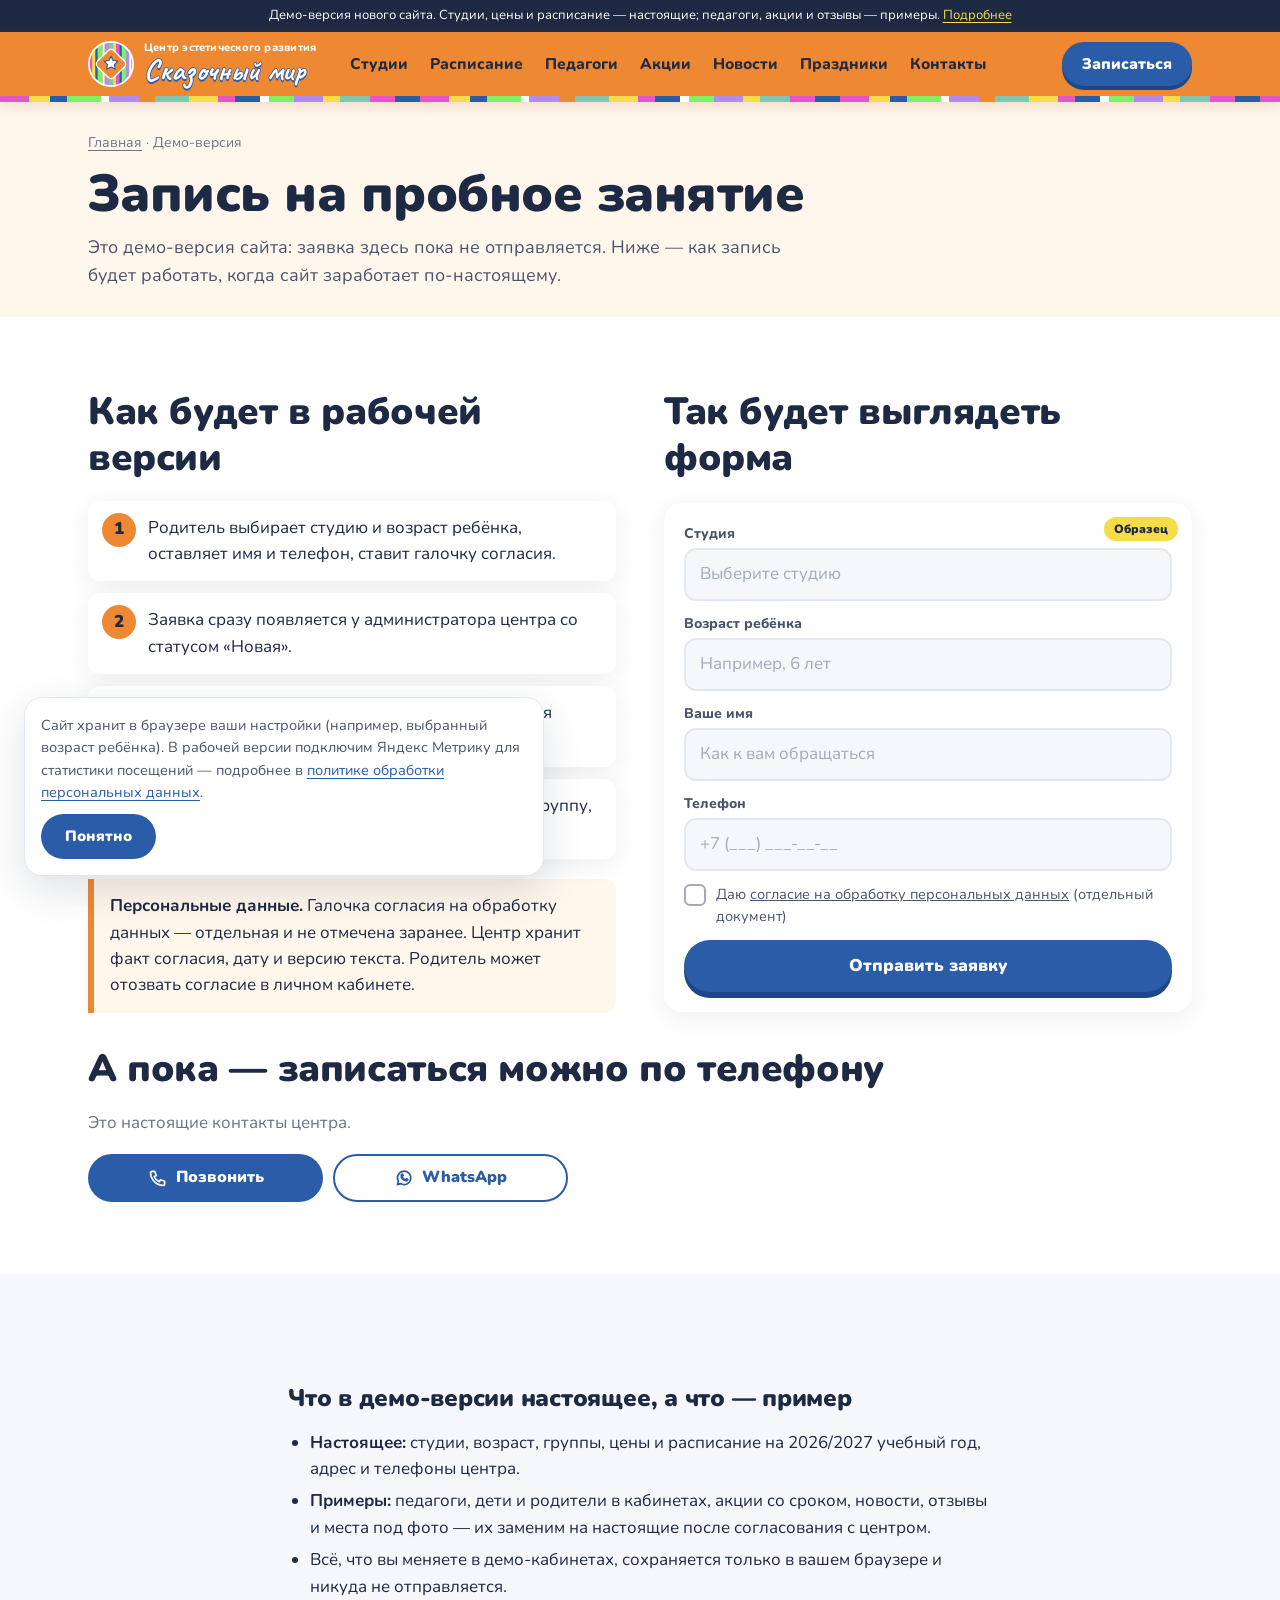
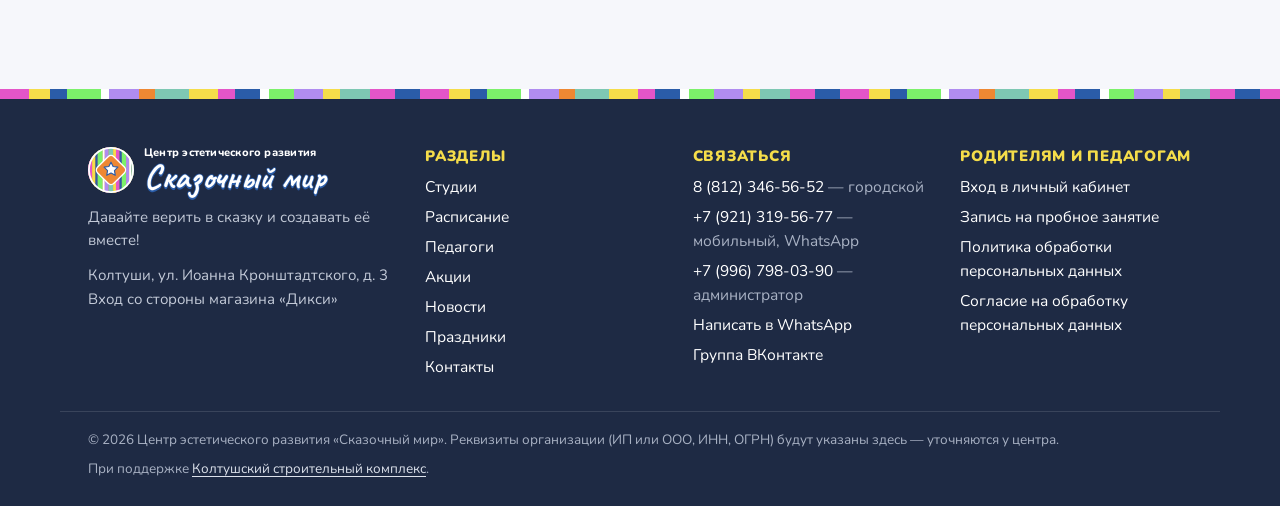
==== demo.html @ 8327a597 "Обновить витрину до версии d61ebc1" ====
<!doctype html>
<html lang="ru">
<head>
  <meta charset="utf-8">
  <meta name="viewport" content="width=device-width, initial-scale=1">
  <title>Это демо-версия — «Сказочный мир», Колтуши</title>
  <meta name="description" content="Демо-версия нового сайта Центра эстетического развития «Сказочный мир»: как будет устроена запись на пробное занятие.">
  <meta name="robots" content="noindex">
  <meta name="theme-color" content="#EE8833">
  <link rel="icon" href="assets/img/favicon.svg" type="image/svg+xml">
  <link rel="stylesheet" href="assets/css/style.css">
</head>
<body data-page="demo">
  <div id="site-header"></div>
  <noscript><p class="container">Для работы демо-версии включите JavaScript в браузере.</p></noscript>

  <main>
    <section class="page-hero">
      <div class="container">
        <div class="breadcrumbs"><a href="index.html">Главная</a> · Демо-версия</div>
        <h1 id="demo-title">Это демо-версия сайта</h1>
        <p id="demo-lead">Сайт показан, чтобы владелица центра посмотрела, как всё может выглядеть и работать. Заявки здесь пока не принимаются и никуда не отправляются.</p>
      </div>
    </section>

    <section class="section">
      <div class="container demo-stub">
        <div class="two-col">
          <div>
            <h2>Как будет в рабочей версии</h2>
            <ol class="steps" id="demo-steps"></ol>
            <div class="callout"><b>Персональные данные.</b> Галочка согласия на обработку данных — отдельная и не отмечена заранее. Центр хранит факт согласия, дату и версию текста. Родитель может отозвать согласие в личном кабинете.</div>
          </div>
          <div>
            <h2>Так будет выглядеть форма</h2>
            <div class="mock-form" role="img" aria-label="Образец формы записи, поля неактивны">
              <div><div class="mock-label">Студия</div><div class="mock-input" id="mock-studio">Выберите студию</div></div>
              <div><div class="mock-label">Возраст ребёнка</div><div class="mock-input">Например, 6 лет</div></div>
              <div><div class="mock-label">Ваше имя</div><div class="mock-input">Как к вам обращаться</div></div>
              <div><div class="mock-label">Телефон</div><div class="mock-input">+7 (___) ___-__-__</div></div>
              <div class="mock-check"><i></i><span>Даю <u>согласие на обработку персональных данных</u> (отдельный документ)</span></div>
              <div class="btn btn-blue btn-block" aria-disabled="true">Отправить заявку</div>
            </div>
          </div>
        </div>

        <h2>А пока — записаться можно по телефону</h2>
        <p class="muted">Это настоящие контакты центра.</p>
        <div class="contact-buttons" id="demo-contacts"></div>
      </div>
    </section>

    <section class="section section-soft">
      <div class="container prose">
        <h2>Что в демо-версии настоящее, а что — пример</h2>
        <ul>
          <li><b>Настоящее:</b> студии, возраст, группы, цены и расписание на 2026/2027 учебный год, адрес и телефоны центра.</li>
          <li><b>Примеры:</b> педагоги, дети и родители в кабинетах, акции со сроком, новости, отзывы и места под фото — их заменим на настоящие после согласования с центром.</li>
          <li>Всё, что вы меняете в демо-кабинетах, сохраняется только в вашем браузере и никуда не отправляется.</li>
        </ul>
      </div>
    </section>
  </main>

  <div id="site-footer"></div>

  <script src="assets/js/data.js"></script>
  <script src="assets/js/site.js"></script>
  <script src="assets/js/pages/demo.js"></script>
</body>
</html>
---- assets/css/style.css ----
/* «Сказочный мир» — стили публичного сайта и общие компоненты.
   Шрифты хранятся локально (assets/fonts), внешние шрифтовые сервисы не используются. */

@font-face {
  font-family: 'Nunito';
  font-style: normal;
  font-display: swap;
  font-weight: 200 1000;
  src: url(../fonts/nunito-cyrillic-wght-normal.woff2) format('woff2');
  unicode-range: U+0301, U+0400-045F, U+0490-0491, U+04B0-04B1, U+2116;
}
@font-face {
  font-family: 'Nunito';
  font-style: normal;
  font-display: swap;
  font-weight: 200 1000;
  src: url(../fonts/nunito-latin-wght-normal.woff2) format('woff2');
  unicode-range: U+0000-00FF, U+0131, U+0152-0153, U+02BB-02BC, U+02C6, U+02DA, U+02DC, U+0304, U+0308, U+0329, U+2000-206F, U+20AC, U+2122, U+2191, U+2193, U+2212, U+2215, U+FEFF, U+FFFD;
}
@font-face {
  font-family: 'Caveat';
  font-style: normal;
  font-display: swap;
  font-weight: 400 700;
  src: url(../fonts/caveat-cyrillic-wght-normal.woff2) format('woff2');
  unicode-range: U+0301, U+0400-045F, U+0490-0491, U+04B0-04B1, U+2116;
}
@font-face {
  font-family: 'Caveat';
  font-style: normal;
  font-display: swap;
  font-weight: 400 700;
  src: url(../fonts/caveat-latin-wght-normal.woff2) format('woff2');
  unicode-range: U+0000-00FF, U+0131, U+0152-0153, U+02BB-02BC, U+02C6, U+02DA, U+02DC, U+0304, U+0308, U+0329, U+2000-206F, U+20AC, U+2122, U+2191, U+2193, U+2212, U+2215, U+FEFF, U+FFFD;
}

:root {
  /* Фирменная палитра (TZ.md, раздел 10) — цвета логотипа не менять */
  --c-orange: #EE8833;
  --c-blue: #2A5CA8;
  --c-white: #FFFFFF;
  --c-pink: #E455C8;
  --c-green: #7CF06A;
  --c-yellow: #F5DD4A;
  --c-lavender: #B08CF0;
  --c-mint: #7EC8B3;
  --c-red: #E5484D;

  /* Производные для интерфейса */
  --orange-deep: #D9701C;
  --blue-deep: #1F4785;
  --ink: #1E2A44;
  --ink-soft: #4A556B;
  --muted: #6B7488;
  --bg: #FFFFFF;
  --bg-warm: #FFF6EC;
  --bg-soft: #F6F7FB;
  --line: #ECE3D8;
  --line-cool: #E3E7EF;
  --ok: #1F8A4C;
  --warn: #B45309;
  --danger: #C2364B;

  --radius: 18px;
  --radius-sm: 12px;
  --shadow: 0 6px 24px rgba(30, 42, 68, .08);
  --shadow-lg: 0 14px 40px rgba(30, 42, 68, .14);
  --container: 1160px;
  --font: 'Nunito', system-ui, -apple-system, 'Segoe UI', Roboto, Arial, sans-serif;
  --font-hand: 'Caveat', 'Nunito', cursive;

  /* Полосы из логотипа — фирменный декор */
  --stripes: linear-gradient(90deg,
      var(--c-pink) 0 7%, var(--c-yellow) 7% 12%, var(--c-blue) 12% 16%, var(--c-green) 16% 24%,
      var(--c-white) 24% 26%, var(--c-lavender) 26% 33%, var(--c-orange) 33% 37%, var(--c-mint) 37% 45%,
      var(--c-yellow) 45% 52%, var(--c-pink) 52% 56%, var(--c-blue) 56% 62%, var(--c-white) 62% 64%,
      var(--c-green) 64% 70%, var(--c-lavender) 70% 77%, var(--c-yellow) 77% 81%, var(--c-mint) 81% 88%,
      var(--c-pink) 88% 94%, var(--c-blue) 94% 100%);
}

/* Цвет студии: .tone-orange и т. п. задают --tone и --tone-soft */
.tone-orange { --tone: var(--c-orange); --tone-soft: #FDEBDB; --tone-ink: #9A4A0C; }
.tone-blue { --tone: var(--c-blue); --tone-soft: #E3ECF8; --tone-ink: #1F4785; }
.tone-pink { --tone: var(--c-pink); --tone-soft: #FBE4F6; --tone-ink: #93247D; }
.tone-green { --tone: #4FC93C; --tone-soft: #E3FADF; --tone-ink: #22702A; }
.tone-yellow { --tone: #E9C820; --tone-soft: #FDF7D3; --tone-ink: #7A6400; }
.tone-lavender { --tone: var(--c-lavender); --tone-soft: #EFE7FD; --tone-ink: #5B3BA6; }
.tone-mint { --tone: var(--c-mint); --tone-soft: #E2F4EF; --tone-ink: #22695A; }
.tone-red { --tone: var(--c-red); --tone-soft: #FDE6E7; --tone-ink: #A0222A; }

*, *::before, *::after { box-sizing: border-box; }
html { -webkit-text-size-adjust: 100%; scroll-behavior: smooth; }
body {
  margin: 0;
  font-family: var(--font);
  font-size: 17px;
  line-height: 1.55;
  color: var(--ink);
  background: var(--bg);
  overflow-x: hidden;
}
img, svg { max-width: 100%; }
.ic { width: 1.2em; height: 1.2em; flex: none; }
a { color: var(--c-blue); text-underline-offset: 3px; }
a:hover { color: var(--blue-deep); }
h1, h2, h3, h4 { line-height: 1.2; margin: 0 0 .5em; font-weight: 900; letter-spacing: -.01em; }
h1 { font-size: clamp(30px, 6.2vw, 52px); }
h2 { font-size: clamp(25px, 4.4vw, 38px); }
h3 { font-size: 21px; }
p { margin: 0 0 1em; }
:focus-visible { outline: 3px solid var(--c-blue); outline-offset: 3px; border-radius: 6px; }
.sr-only { position: absolute; width: 1px; height: 1px; padding: 0; margin: -1px; overflow: hidden; clip: rect(0, 0, 0, 0); border: 0; }

.container { width: 100%; max-width: var(--container); margin: 0 auto; padding: 0 16px; }
@media (min-width: 768px) { .container { padding: 0 28px; } }

.hand { font-family: var(--font-hand); font-weight: 700; letter-spacing: 0; }
.muted { color: var(--muted); }
.small { font-size: 14px; }
.nowrap { white-space: nowrap; }

.stripes { height: 10px; background: var(--stripes); background-size: 420px 100%; }
.stripes.thin { height: 6px; }
.stripes.tall { height: 14px; }

/* ---------- Демо-лента ---------- */
.demo-ribbon {
  background: var(--ink);
  color: #fff;
  font-size: 13px;
  line-height: 1.35;
  text-align: center;
  padding: 7px 16px;
}
.demo-ribbon a { color: var(--c-yellow); }
.demo-ribbon .long { display: none; }
@media (min-width: 640px) { .demo-ribbon .long { display: inline; } }

/* ---------- Шапка ---------- */
.site-header { position: sticky; top: 0; z-index: 50; background: var(--c-orange); box-shadow: 0 2px 14px rgba(154, 74, 12, .18); }
.header-inner { display: flex; align-items: center; gap: 12px; min-height: 64px; }
.brand { display: flex; align-items: center; gap: 10px; text-decoration: none; color: #fff; flex: none; }
.brand:hover { color: #fff; }
.brand-icon { width: 46px; height: 46px; flex: none; }
.brand-text { display: flex; flex-direction: column; line-height: 1; min-width: 0; }
.brand-text small { font-size: 11px; font-weight: 800; letter-spacing: .02em; color: #fff; white-space: nowrap; }
.brand-text b {
  font-family: var(--font-hand);
  font-size: 30px;
  font-weight: 700;
  color: #fff;
  white-space: nowrap;
  -webkit-text-stroke: 1.5px var(--c-blue);
  paint-order: stroke fill;
  text-shadow: 0 2px 0 var(--c-blue);
  margin-top: 2px;
}
.main-nav { display: none; }
.header-actions { margin-left: auto; display: flex; align-items: center; gap: 8px; }
.header-phone { display: none; color: var(--ink); font-weight: 800; text-decoration: none; white-space: nowrap; }
.header-phone:hover { color: var(--blue-deep); }
.btn.header-cta { display: none; }
.burger {
  width: 48px; height: 48px; border: 0; border-radius: 14px; background: rgba(255, 255, 255, .22);
  display: grid; place-items: center; cursor: pointer; color: var(--ink);
}
.burger svg { width: 26px; height: 26px; }
.mobile-nav {
  display: none;
  background: #fff;
  border-bottom: 1px solid var(--line);
  box-shadow: var(--shadow-lg);
  max-height: calc(100vh - 80px);
  overflow-y: auto;
}
.mobile-nav.open { display: block; }
.mobile-nav ul { list-style: none; margin: 0; padding: 8px 0 16px; }
.mobile-nav ul a {
  display: flex; align-items: center; gap: 12px; padding: 13px 4px; font-size: 19px; font-weight: 800;
  color: var(--ink); text-decoration: none; border-bottom: 1px solid var(--line);
}
.mobile-nav ul a[aria-current="page"] { color: var(--orange-deep); }
.mobile-nav ul a .ic { width: 22px; height: 22px; color: var(--c-blue); }
.mobile-nav .dot { width: 10px; height: 10px; border-radius: 50%; background: var(--tone, var(--c-orange)); flex: none; }
.mobile-nav-foot { padding: 0 0 20px; display: grid; gap: 10px; }

@media (min-width: 640px) {
  .btn.header-cta { display: inline-flex; }
}
@media (min-width: 1180px) {
  .burger, .mobile-nav, .mobile-nav.open { display: none; }
  .main-nav { display: flex; gap: 2px; margin-left: 12px; }
  .main-nav a {
    color: var(--ink); text-decoration: none; font-weight: 800; font-size: 15.5px; padding: 8px 10px; border-radius: 10px;
  }
  .main-nav a:hover { background: rgba(255, 255, 255, .28); color: var(--ink); }
  .main-nav a[aria-current="page"] { background: #fff; color: var(--orange-deep); }
}
@media (min-width: 1320px) { .header-phone { display: inline; } }

/* ---------- Кнопки ---------- */
.btn {
  display: inline-flex; align-items: center; justify-content: center; gap: 8px;
  min-height: 52px; padding: 12px 22px; border-radius: 999px; border: 2px solid transparent;
  font: inherit; font-weight: 900; font-size: 17px; line-height: 1.15; text-align: center;
  text-decoration: none; cursor: pointer; transition: transform .12s ease, background-color .15s ease, box-shadow .15s ease;
}
.btn:active { transform: translateY(1px); }
.btn svg { width: 20px; height: 20px; flex: none; }
.btn-blue { background: var(--c-blue); color: #fff; box-shadow: 0 6px 0 var(--blue-deep); }
.btn-blue:hover { background: #3266B5; color: #fff; }
.btn-orange { background: var(--c-orange); color: var(--ink); box-shadow: 0 6px 0 var(--orange-deep); }
.btn-orange:hover { background: #F29545; color: var(--ink); }
.btn-white { background: #fff; color: var(--c-blue); border-color: #fff; }
.btn-white:hover { color: var(--blue-deep); }
.btn-ghost { background: transparent; color: var(--c-blue); border-color: currentColor; }
.btn-ghost:hover { background: #EEF3FB; }
.btn-soft { background: var(--bg-soft); color: var(--ink); }
.btn-soft:hover { background: #ECEFF6; color: var(--ink); }
.btn-sm { min-height: 40px; padding: 8px 16px; font-size: 15px; box-shadow: none; }
.btn-block { width: 100%; }
.btn-lg { min-height: 60px; font-size: 19px; padding: 14px 28px; }
.header-cta.btn { min-height: 44px; padding: 8px 18px; font-size: 15.5px; box-shadow: 0 4px 0 var(--blue-deep); }

/* ---------- Секции ---------- */
.section { padding: 48px 0; }
.section-warm { background: var(--bg-warm); }
.section-soft { background: var(--bg-soft); }
.section-head { display: flex; flex-wrap: wrap; align-items: end; justify-content: space-between; gap: 8px 20px; margin-bottom: 22px; }
.section-head h2 { margin: 0; }
.section-head p { margin: 6px 0 0; color: var(--ink-soft); max-width: 640px; }
.section-head .link-more { font-weight: 800; white-space: nowrap; }
.eyebrow { display: inline-block; font-family: var(--font-hand); font-size: 26px; font-weight: 700; color: var(--orange-deep); line-height: 1; margin-bottom: 4px; }
@media (min-width: 900px) { .section { padding: 72px 0; } }

.page-hero { background: var(--bg-warm); padding: 30px 0 28px; }
.page-hero h1 { margin-bottom: 8px; }
.page-hero p { margin: 0; color: var(--ink-soft); max-width: 720px; font-size: 18px; }
.breadcrumbs { font-size: 14px; color: var(--muted); margin-bottom: 10px; }
.breadcrumbs a { color: var(--muted); }

/* ---------- Главная: первый экран ---------- */
.hero { background: var(--bg-warm); position: relative; overflow: hidden; }
.hero-inner { display: grid; gap: 24px; padding-top: 30px; padding-bottom: 40px; align-items: center; }
.hero h1 { margin-bottom: 14px; }
.hero h1 .hand { color: var(--orange-deep); font-size: 1.18em; white-space: nowrap; }
.hero-lead { font-size: 19px; color: var(--ink-soft); margin-bottom: 22px; max-width: 560px; }
.hero-actions { display: flex; flex-wrap: wrap; gap: 14px 12px; margin-bottom: 18px; }
.hero-actions .btn { flex: 1 1 260px; }
.hero-note { font-size: 15px; color: var(--muted); }
.hero-note a { font-weight: 800; }
.hero-art { position: relative; max-width: 520px; margin: 0 auto; width: 100%; }
.hero-art .logo-banner { width: 100%; height: auto; display: block; filter: drop-shadow(0 18px 30px rgba(154, 74, 12, .25)); transform: rotate(-2deg); }
.hero-tags { display: flex; flex-wrap: wrap; gap: 8px; margin-top: 18px; justify-content: center; }
.tag {
  display: inline-flex; align-items: center; gap: 6px; padding: 6px 12px; border-radius: 999px;
  background: var(--tone-soft, #fff); color: var(--tone-ink, var(--ink)); font-weight: 800; font-size: 14px;
  border: 1.5px solid var(--tone, var(--line));
}
@media (min-width: 900px) {
  .hero-inner { grid-template-columns: 1.1fr .9fr; padding-top: 56px; padding-bottom: 64px; gap: 48px; }
  .hero-actions .btn { flex: 0 0 auto; }
}

.facts { display: grid; grid-template-columns: repeat(2, 1fr); gap: 12px; margin-top: -8px; }
.fact { background: #fff; border-radius: var(--radius); padding: 16px; box-shadow: var(--shadow); border-top: 6px solid var(--tone); }
.fact b { display: block; font-size: 32px; line-height: 1.05; font-weight: 900; }
.fact span { color: var(--ink-soft); font-size: 15px; }
@media (min-width: 768px) { .facts { grid-template-columns: repeat(4, 1fr); gap: 18px; } }

/* Кнопки-баннеры на главной (управляются из админки) */
.quick-links { display: grid; grid-template-columns: repeat(2, 1fr); gap: 10px; }
.quick-link {
  display: flex; align-items: center; justify-content: space-between; gap: 10px; min-height: 64px;
  padding: 12px 16px; border-radius: var(--radius-sm); text-decoration: none; font-weight: 900; font-size: 16px; line-height: 1.2;
  color: var(--tone-ink); background: var(--tone-soft); border: 2px solid var(--tone);
}
.quick-link:hover { color: var(--tone-ink); background: #fff; }
.quick-link svg { width: 20px; height: 20px; flex: none; }
@media (min-width: 768px) { .quick-links { grid-template-columns: repeat(auto-fit, minmax(200px, 1fr)); } }

/* ---------- Подбор по возрасту ---------- */
.age-picker { background: #fff; border-radius: var(--radius); box-shadow: var(--shadow); padding: 18px; margin-bottom: 22px; }
.age-picker-title { font-weight: 900; font-size: 19px; margin-bottom: 10px; }
.chips { display: flex; flex-wrap: wrap; gap: 8px; }
.chip {
  min-width: 48px; min-height: 44px; padding: 8px 14px; border-radius: 999px; border: 2px solid var(--line-cool);
  background: #fff; color: var(--ink); font: inherit; font-weight: 800; font-size: 16px; cursor: pointer;
}
.chip:hover { border-color: var(--c-blue); }
.chip[aria-pressed="true"] { background: var(--c-blue); border-color: var(--c-blue); color: #fff; }
.chip.tone { border-color: var(--tone); }
.chip.tone[aria-pressed="true"] { background: var(--tone); color: var(--ink); border-color: var(--tone); }
.chips-scroll { flex-wrap: nowrap; overflow-x: auto; padding-bottom: 4px; margin: 0 -16px; padding-left: 16px; padding-right: 16px; scrollbar-width: none; }
.chips-scroll::-webkit-scrollbar { display: none; }
.chips-scroll .chip { flex: none; }
.age-result { margin-top: 12px; font-weight: 700; color: var(--ink-soft); min-height: 1.5em; }

/* ---------- Карточки студий ---------- */
.studio-grid { display: grid; gap: 16px; grid-template-columns: 1fr; }
@media (min-width: 640px) { .studio-grid { grid-template-columns: repeat(2, 1fr); } }
@media (min-width: 1000px) { .studio-grid { grid-template-columns: repeat(3, 1fr); gap: 22px; } }
.studio-card {
  position: relative; display: flex; flex-direction: column; background: #fff; border-radius: var(--radius);
  box-shadow: var(--shadow); overflow: hidden; text-decoration: none; color: var(--ink);
  border: 2px solid var(--tone-soft); transition: transform .15s ease, box-shadow .15s ease;
}
.studio-card:hover { transform: translateY(-3px); box-shadow: var(--shadow-lg); color: var(--ink); }
.studio-card[hidden] { display: none; }
.studio-card-top {
  position: relative; background: var(--tone-soft); padding: 18px 18px 14px; display: flex; gap: 14px; align-items: center;
  border-top: 10px solid transparent; border-image: var(--stripes) 1;
}
.studio-icon { width: 64px; height: 64px; flex: none; border-radius: 50%; background: #fff; color: var(--tone-ink); display: grid; place-items: center; box-shadow: inset 0 0 0 3px var(--tone); }
.studio-icon svg { width: 38px; height: 38px; }
.studio-kind { font-size: 13.5px; font-weight: 800; color: var(--tone-ink); line-height: 1.25; text-transform: none; }
.studio-name { font-family: var(--font-hand); font-weight: 700; font-size: 38px; line-height: .95; color: var(--ink); margin: 2px 0 0; }
.studio-card-body { padding: 14px 18px 18px; display: flex; flex-direction: column; gap: 10px; flex: 1; }
.studio-card-body p { margin: 0; color: var(--ink-soft); font-size: 15.5px; }
.studio-meta { display: flex; flex-wrap: wrap; gap: 6px; }
.pill { display: inline-flex; align-items: center; gap: 5px; padding: 4px 10px; border-radius: 999px; background: var(--bg-soft); font-size: 14px; font-weight: 800; color: var(--ink-soft); }
.pill-tone { background: var(--tone-soft); color: var(--tone-ink); }
.studio-price { margin-top: auto; display: flex; align-items: baseline; justify-content: space-between; gap: 8px; padding-top: 10px; border-top: 1px dashed var(--line); }
.studio-price b { font-size: 22px; font-weight: 900; }
.studio-price small { color: var(--muted); font-size: 13.5px; }
.studio-price .arrow { color: var(--c-blue); font-weight: 900; white-space: nowrap; font-size: 15px; }
.badge-match { position: absolute; top: 18px; right: 14px; background: var(--c-yellow); color: var(--ink); font-size: 12.5px; font-weight: 900; padding: 3px 9px; border-radius: 999px; }

/* ---------- Страница студии ---------- */
.studio-hero { background: var(--tone-soft); padding: 26px 0 30px; border-bottom: 1px solid var(--line); }
.studio-hero-inner { display: grid; gap: 22px; }
.studio-hero .studio-name { font-size: clamp(52px, 11vw, 84px); color: var(--ink); }
.studio-hero .studio-icon { width: 84px; height: 84px; }
.studio-hero .studio-icon svg { width: 50px; height: 50px; }
.studio-hero-head { display: flex; gap: 16px; align-items: center; }
.studio-hero-lead { font-size: 19px; color: var(--ink-soft); margin: 14px 0 18px; max-width: 640px; }
.price-box { background: #fff; border-radius: var(--radius); box-shadow: var(--shadow); padding: 20px; border-top: 8px solid var(--tone); align-self: start; }
.price-row { display: flex; justify-content: space-between; gap: 12px; align-items: baseline; padding: 10px 0; border-bottom: 1px dashed var(--line); }
.price-row:last-of-type { border-bottom: 0; }
.price-row span { color: var(--ink-soft); }
.price-row b { font-size: 22px; white-space: nowrap; }
.price-row .combo { display: block; font-size: 13.5px; color: var(--ok); font-weight: 800; }
.price-box .btn { margin-top: 12px; }
@media (min-width: 900px) { .studio-hero-inner { grid-template-columns: 1.4fr 1fr; align-items: center; gap: 48px; } }

.checklist { list-style: none; padding: 0; margin: 0 0 1em; display: grid; gap: 10px; }
.checklist li { position: relative; padding-left: 34px; }
.checklist li::before {
  content: ''; position: absolute; left: 0; top: 2px; width: 24px; height: 24px; border-radius: 50%;
  background: var(--tone, var(--c-orange)) url("data:image/svg+xml,%3Csvg xmlns='http://www.w3.org/2000/svg' viewBox='0 0 24 24' fill='none' stroke='%231E2A44' stroke-width='3' stroke-linecap='round' stroke-linejoin='round'%3E%3Cpath d='M6 12.5l4 4 8-9'/%3E%3C/svg%3E") center / 16px no-repeat;
}

.two-col { display: grid; gap: 28px; }
@media (min-width: 900px) { .two-col { grid-template-columns: 1fr 1fr; gap: 48px; } }

.group-list { display: grid; gap: 12px; }
.group-item { background: #fff; border-radius: var(--radius-sm); border: 2px solid var(--tone-soft); padding: 14px 16px; display: grid; gap: 6px; }
.group-item-head { display: flex; justify-content: space-between; gap: 10px; align-items: baseline; flex-wrap: wrap; }
.group-item-head b { font-size: 18px; }
.slot-list { display: flex; flex-wrap: wrap; gap: 6px; }
.slot { display: inline-flex; gap: 6px; align-items: center; padding: 5px 10px; border-radius: 10px; background: var(--tone-soft); color: var(--tone-ink); font-weight: 800; font-size: 15px; }
.slot.today { background: var(--tone); color: var(--ink); }

/* ---------- Педагоги ---------- */
.teacher-grid { display: grid; gap: 16px; grid-template-columns: 1fr; }
@media (min-width: 640px) { .teacher-grid { grid-template-columns: repeat(2, 1fr); } }
@media (min-width: 1000px) { .teacher-grid { grid-template-columns: repeat(4, 1fr); } }
.teacher-card { background: #fff; border-radius: var(--radius); box-shadow: var(--shadow); overflow: hidden; display: flex; flex-direction: column; }
.teacher-photo { aspect-ratio: 4 / 3.4; background: var(--tone-soft); display: grid; place-items: center; position: relative; border-bottom: 6px solid var(--tone); }
.teacher-photo .initials { font-family: var(--font-hand); font-weight: 700; font-size: 72px; color: var(--tone-ink); line-height: 1; }
.teacher-photo .ph-note { position: absolute; bottom: 8px; left: 8px; right: 8px; text-align: center; font-size: 12px; font-weight: 800; color: var(--tone-ink); opacity: .8; }
.teacher-body { padding: 16px; display: grid; gap: 8px; }
.teacher-body h3 { margin: 0; font-size: 19px; }
.teacher-role { color: var(--tone-ink); font-weight: 800; font-size: 15px; line-height: 1.3; }
.teacher-facts { list-style: none; padding: 0; margin: 0; display: grid; gap: 4px; font-size: 15px; color: var(--ink-soft); }
.teacher-facts b { color: var(--ink); }
.teacher-inline { display: flex; gap: 14px; align-items: center; background: #fff; border-radius: var(--radius); padding: 14px; box-shadow: var(--shadow); }
.teacher-inline .avatar { width: 72px; height: 72px; }
.avatar { width: 44px; height: 44px; border-radius: 50%; background: var(--tone-soft); color: var(--tone-ink); display: grid; place-items: center; font-weight: 900; flex: none; box-shadow: inset 0 0 0 3px var(--tone); }
.teacher-inline .avatar { font-size: 26px; }

/* ---------- Акции ---------- */
.promo-grid { display: grid; gap: 14px; }
@media (min-width: 768px) { .promo-grid { grid-template-columns: repeat(2, 1fr); gap: 20px; } }
@media (min-width: 1100px) { .promo-grid.cols-3 { grid-template-columns: repeat(3, 1fr); } }
.promo {
  position: relative; background: #fff; border-radius: var(--radius); padding: 20px 20px 18px; box-shadow: var(--shadow);
  border: 2px solid #F3E7A6; display: grid; gap: 8px; align-content: start;
}
.promo::before { content: ''; position: absolute; left: 0; right: 0; top: 0; height: 8px; border-radius: var(--radius) var(--radius) 0 0; background: var(--stripes); background-size: 300px 100%; }
.promo h3 { margin: 6px 0 0; font-size: 21px; }
.promo p { margin: 0; color: var(--ink-soft); }
.promo-badges { display: flex; flex-wrap: wrap; gap: 6px; margin-top: 4px; }
.badge { display: inline-flex; align-items: center; padding: 3px 10px; border-radius: 999px; font-size: 13px; font-weight: 900; background: var(--c-yellow); color: var(--ink); }
.badge-soft { background: var(--bg-soft); color: var(--ink-soft); }
.badge-blue { background: #E3ECF8; color: var(--blue-deep); }
.badge-ok { background: #DDF5E6; color: var(--ok); }
.badge-warn { background: #FFF0D6; color: var(--warn); }
.badge-danger { background: #FCE4E8; color: var(--danger); }

/* ---------- Галерея (места под фото и видео) ---------- */
.gallery { display: grid; gap: 10px; grid-template-columns: repeat(2, 1fr); }
@media (min-width: 900px) { .gallery { grid-template-columns: repeat(4, 1fr); gap: 16px; } .gallery .wide { grid-column: span 2; grid-row: span 2; } }
.media-tile {
  position: relative; border-radius: var(--radius-sm); overflow: hidden; aspect-ratio: 1; background: var(--tone-soft);
  display: flex; flex-direction: column; justify-content: flex-end; padding: 12px; color: var(--ink);
  background-image: radial-gradient(circle at 75% 25%, rgba(255, 255, 255, .7) 0 18%, transparent 19%), linear-gradient(160deg, var(--tone-soft), var(--tone));
}
.media-tile .play { position: absolute; inset: 0; margin: auto; width: 64px; height: 64px; border-radius: 50%; background: rgba(255, 255, 255, .92); display: grid; place-items: center; box-shadow: var(--shadow); }
.media-tile .play svg { width: 26px; height: 26px; color: var(--c-blue); margin-left: 4px; }
.media-tile .art { position: absolute; top: 14px; left: 14px; width: 42px; height: 42px; color: var(--tone-ink); opacity: .55; }
.media-tile b { font-size: 15px; line-height: 1.25; background: rgba(255, 255, 255, .9); border-radius: 10px; padding: 6px 9px; display: block; }
.media-tile small { display: block; font-size: 12px; color: var(--ink-soft); font-weight: 700; margin-top: 2px; }
.gallery-note { font-size: 14px; color: var(--muted); margin-top: 12px; }

/* ---------- Отзывы ---------- */
.reviews { display: grid; gap: 14px; }
@media (min-width: 900px) { .reviews { grid-template-columns: repeat(3, 1fr); gap: 20px; } }
.review { background: #fff; border-radius: var(--radius); padding: 20px; box-shadow: var(--shadow); position: relative; }
.review::before { content: '“'; position: absolute; top: -6px; right: 16px; font-family: Georgia, serif; font-size: 80px; color: var(--c-orange); opacity: .35; line-height: 1; }
.review p { margin: 0 0 12px; }
.review footer { font-weight: 800; color: var(--ink-soft); font-size: 15px; }
.stars { color: #F2A93B; letter-spacing: 2px; font-size: 18px; }
.rating-box { display: flex; align-items: center; gap: 14px; flex-wrap: wrap; background: #fff; padding: 14px 18px; border-radius: var(--radius); box-shadow: var(--shadow); }
.rating-box b { font-size: 34px; line-height: 1; }

/* ---------- Новости ---------- */
.news-list { display: grid; gap: 16px; }
@media (min-width: 768px) { .news-list { grid-template-columns: repeat(2, 1fr); gap: 20px; } }
.news-card { background: #fff; border-radius: var(--radius); box-shadow: var(--shadow); overflow: hidden; display: flex; flex-direction: column; }
.news-cover { height: 120px; background: var(--tone-soft); position: relative; display: grid; place-items: center; color: var(--tone-ink); border-bottom: 6px solid var(--tone); }
.news-cover svg { width: 56px; height: 56px; opacity: .7; }
.news-body { padding: 16px 18px 18px; display: grid; gap: 8px; }
.news-body h3 { margin: 0; font-size: 20px; }
.news-body p { margin: 0; color: var(--ink-soft); }
.news-date { font-size: 14px; font-weight: 800; color: var(--muted); display: flex; gap: 8px; align-items: center; flex-wrap: wrap; }

/* ---------- Контакты ---------- */
.contact-card { background: #fff; border-radius: var(--radius); box-shadow: var(--shadow); padding: 20px; display: grid; gap: 16px; }
.contact-row { display: flex; gap: 14px; align-items: flex-start; }
.contact-row .ic { width: 44px; height: 44px; border-radius: 14px; background: var(--bg-warm); display: grid; place-items: center; color: var(--orange-deep); flex: none; }
.contact-row .ic svg { width: 22px; height: 22px; }
.contact-row b { display: block; font-size: 18px; }
.contact-row a { font-weight: 800; text-decoration: none; }
.contact-row small { color: var(--muted); display: block; }
.contact-buttons { display: grid; gap: 10px; grid-template-columns: 1fr 1fr; }
.contact-buttons .btn { min-height: 48px; font-size: 16px; padding: 10px 14px; box-shadow: none; }
.map-box {
  position: relative; border-radius: var(--radius); overflow: hidden; min-height: 320px; background: var(--bg-soft);
  display: grid; place-items: center; text-align: center; padding: 24px; box-shadow: var(--shadow);
  background-image: linear-gradient(rgba(255, 255, 255, .85), rgba(255, 255, 255, .85)),
    repeating-linear-gradient(0deg, transparent 0 38px, #DDE3EE 38px 40px), repeating-linear-gradient(90deg, transparent 0 38px, #DDE3EE 38px 40px);
}
.map-box iframe { position: absolute; inset: 0; width: 100%; height: 100%; border: 0; }
.map-box .pin { width: 52px; height: 52px; color: var(--c-orange); margin: 0 auto 8px; }
.map-box p { max-width: 380px; margin: 0 auto 14px; color: var(--ink-soft); font-size: 15px; }
.entrance { background: var(--c-yellow); border-radius: var(--radius-sm); padding: 12px 14px; font-weight: 800; display: flex; gap: 10px; align-items: center; }
.entrance svg { width: 24px; height: 24px; flex: none; }

/* ---------- Расписание ---------- */
.sched-toolbar { position: sticky; top: 64px; z-index: 20; background: rgba(255, 255, 255, .96); backdrop-filter: blur(6px); border-bottom: 1px solid var(--line-cool); padding: 12px 0 10px; }
.sched-toolbar .row { display: flex; flex-wrap: wrap; gap: 10px 16px; align-items: center; }
.sched-toolbar label.lbl { font-weight: 900; font-size: 14px; color: var(--ink-soft); }
.segmented { display: inline-flex; background: var(--bg-soft); border-radius: 999px; padding: 4px; gap: 2px; }
.segmented button { border: 0; background: transparent; font: inherit; font-weight: 900; font-size: 15px; padding: 8px 16px; border-radius: 999px; cursor: pointer; color: var(--ink-soft); min-height: 40px; }
.segmented button[aria-pressed="true"] { background: #fff; color: var(--ink); box-shadow: 0 2px 8px rgba(30, 42, 68, .12); }
.select { font: inherit; font-weight: 800; font-size: 16px; min-height: 44px; padding: 8px 38px 8px 14px; border-radius: 12px; border: 2px solid var(--line-cool); background: #fff url("data:image/svg+xml,%3Csvg xmlns='http://www.w3.org/2000/svg' viewBox='0 0 24 24' fill='none' stroke='%231E2A44' stroke-width='2.5' stroke-linecap='round'%3E%3Cpath d='M6 9l6 6 6-6'/%3E%3C/svg%3E") right 10px center / 18px no-repeat; appearance: none; color: var(--ink); max-width: 100%; }

.day-tabs { display: flex; gap: 6px; overflow-x: auto; scrollbar-width: none; margin: 14px 0 6px; }
.day-tabs::-webkit-scrollbar { display: none; }
.day-tab { flex: 1 0 auto; min-width: 60px; border: 2px solid var(--line-cool); background: #fff; border-radius: 14px; padding: 6px 10px; font: inherit; cursor: pointer; text-align: center; color: var(--ink); line-height: 1.15; }
.day-tab b { display: block; font-size: 17px; font-weight: 900; }
.day-tab small { font-size: 12.5px; color: var(--muted); font-weight: 700; }
.day-tab[aria-selected="true"] { background: var(--ink); border-color: var(--ink); color: #fff; }
.day-tab[aria-selected="true"] small { color: #C9D0DE; }
.day-tab .today-dot { display: inline-block; width: 7px; height: 7px; border-radius: 50%; background: var(--c-orange); vertical-align: middle; margin-left: 3px; }

.week { display: grid; gap: 14px; margin-top: 10px; }
.day-col h3 { font-size: 18px; margin: 0 0 8px; display: flex; align-items: baseline; gap: 8px; }
.day-col h3 small { font-weight: 700; color: var(--muted); font-size: 14px; }
.day-col h3 .badge { font-size: 12px; }
.day-col .empty { color: var(--muted); font-size: 15px; padding: 12px; border: 2px dashed var(--line-cool); border-radius: var(--radius-sm); }
.lesson-list { display: grid; gap: 8px; }
.lesson {
  position: relative; background: #fff; border-radius: 14px; padding: 10px 12px 10px 16px; border: 1.5px solid var(--line-cool);
  display: grid; grid-template-columns: auto 1fr auto; gap: 2px 12px; align-items: center; box-shadow: 0 2px 6px rgba(30, 42, 68, .04);
}
.lesson::before { content: ''; position: absolute; left: 0; top: 8px; bottom: 8px; width: 6px; border-radius: 0 6px 6px 0; background: var(--tone); }
.lesson-time { font-weight: 900; font-size: 16px; line-height: 1.15; min-width: 54px; }
.lesson-time small { display: block; font-weight: 700; color: var(--muted); font-size: 13px; }
.lesson-title { min-width: 0; }
.lesson-title b { display: block; font-size: 16px; line-height: 1.2; }
.lesson-title span { display: block; font-size: 14px; color: var(--ink-soft); line-height: 1.3; }
.lesson-title .studio-hand { font-family: var(--font-hand); font-size: 24px; line-height: 1; color: var(--tone-ink); font-weight: 700; }
.lesson.note-card { grid-template-columns: 1fr; background: var(--tone-soft); border-style: dashed; }
.lesson.is-now { border-color: var(--tone); box-shadow: 0 0 0 3px var(--tone-soft); }
.lesson.is-now .lesson-time::after { content: 'идёт сейчас'; display: block; font-size: 11px; font-weight: 900; color: var(--danger); text-transform: uppercase; letter-spacing: .03em; }
.lesson.conflict { border-color: var(--danger); }
.plan-toggle {
  width: 44px; height: 44px; border-radius: 50%; border: 2px solid var(--line-cool); background: #fff; color: var(--c-blue);
  display: grid; place-items: center; cursor: pointer; flex: none;
}
.plan-toggle svg { width: 20px; height: 20px; }
.plan-toggle[aria-pressed="true"] { background: var(--c-blue); border-color: var(--c-blue); color: #fff; }

@media (min-width: 1000px) {
  .day-tabs { display: none; }
  .week.by-day { grid-template-columns: repeat(5, minmax(0, 1fr)); gap: 12px; align-items: start; }
  .week.by-day .day-col { display: block !important; background: var(--bg-soft); border-radius: var(--radius); padding: 12px; }
  .week.by-day .day-col.is-today { background: var(--bg-warm); box-shadow: inset 0 0 0 2px var(--c-orange); }
  .week.by-day .lesson { grid-template-columns: 1fr auto; padding: 10px 10px 10px 14px; }
  .week.by-day .lesson-time { grid-column: 1 / -1; display: flex; gap: 6px; align-items: baseline; }
  .week.by-day .lesson-time small { display: inline; }
  .week.by-day .plan-toggle { width: 36px; height: 36px; }
  .week.by-day .lesson-title .studio-hand { font-size: 21px; }
}

.by-studio { display: grid; gap: 18px; }
@media (min-width: 900px) { .by-studio { grid-template-columns: repeat(2, 1fr); gap: 22px; } }
.sched-studio { background: #fff; border-radius: var(--radius); box-shadow: var(--shadow); overflow: hidden; border: 2px solid var(--tone-soft); }
.sched-studio-head { background: var(--tone-soft); padding: 14px 16px; display: flex; justify-content: space-between; gap: 10px; align-items: center; border-top: 8px solid var(--tone); }
.sched-studio-head a { text-decoration: none; color: var(--ink); }
.sched-studio-head .studio-name { font-size: 34px; }
.sched-studio-body { padding: 8px 16px 16px; }
.sched-row { display: grid; grid-template-columns: 82px 1fr auto; gap: 10px; align-items: center; padding: 10px 0; border-bottom: 1px dashed var(--line); }
.sched-row:last-child { border-bottom: 0; }
.sched-row .age { font-weight: 900; font-size: 15px; background: var(--tone-soft); color: var(--tone-ink); border-radius: 10px; padding: 4px 6px; text-align: center; }
.sched-row .days { display: flex; flex-wrap: wrap; gap: 4px 10px; font-size: 15px; }
.sched-row .days span b { font-weight: 900; }
.sched-prices { display: flex; flex-wrap: wrap; gap: 6px 14px; padding: 12px 16px; background: var(--bg-soft); font-size: 14.5px; }
.sched-prices b { font-size: 16px; }

/* «Моя неделя» */
.planner {
  position: fixed; left: 0; right: 0; bottom: 0; z-index: 60; background: var(--ink); color: #fff;
  padding: 10px 0 calc(10px + env(safe-area-inset-bottom)); box-shadow: 0 -10px 30px rgba(30, 42, 68, .25);
  transform: translateY(110%); transition: transform .25s ease;
}
.planner.show { transform: none; }
.planner-bar { display: flex; align-items: center; gap: 12px; }
.planner-bar .info { flex: 1; min-width: 0; line-height: 1.25; }
.planner-bar .info b { display: block; font-size: 16px; }
.planner-bar .info span { font-size: 13.5px; color: #C9D0DE; }
.planner-bar .btn { min-height: 44px; padding: 8px 16px; font-size: 15px; box-shadow: none; }
.planner-details { display: none; padding-top: 12px; max-height: 60vh; overflow-y: auto; }
.planner.open .planner-details { display: block; }
.planner-week { display: grid; grid-template-columns: repeat(5, 1fr); gap: 4px; margin-bottom: 12px; }
.planner-day { background: rgba(255, 255, 255, .08); border-radius: 10px; padding: 6px; min-height: 64px; font-size: 12px; }
.planner-day > b { display: block; font-size: 13px; margin-bottom: 4px; color: #C9D0DE; }
.planner-slot { border-radius: 6px; padding: 3px 5px; margin-bottom: 3px; background: var(--tone); color: var(--ink); font-weight: 800; line-height: 1.2; }
.planner-slot.conflict { outline: 2px solid #FF8A8A; }
.planner-warn { background: #4A2230; color: #FFD6DC; border-radius: 10px; padding: 8px 10px; font-size: 14px; margin-bottom: 10px; }
.planner-costs { display: grid; gap: 4px; font-size: 14.5px; margin-bottom: 10px; }
.planner-costs div { display: flex; justify-content: space-between; gap: 10px; }
.planner-costs .total { border-top: 1px solid rgba(255, 255, 255, .2); padding-top: 6px; font-size: 17px; font-weight: 900; }
.planner-details .muted { color: #A9B2C4; font-size: 13px; }
body.has-planner { padding-bottom: 90px; }

/* ---------- Праздники ---------- */
.party-hero { background: linear-gradient(180deg, #FBE4F6, var(--bg-warm)); }
.feature-grid { display: grid; gap: 14px; }
@media (min-width: 768px) { .feature-grid { grid-template-columns: repeat(3, 1fr); gap: 20px; } }
.feature { background: #fff; border-radius: var(--radius); padding: 20px; box-shadow: var(--shadow); border-top: 6px solid var(--tone); }
.feature h3 { font-size: 19px; margin: 10px 0 6px; }
.feature p { margin: 0; color: var(--ink-soft); font-size: 15.5px; }
.feature .studio-icon { width: 54px; height: 54px; }
.feature .studio-icon svg { width: 30px; height: 30px; }

/* ---------- Условия ---------- */
.terms { background: #fff; border-radius: var(--radius); box-shadow: var(--shadow); padding: 20px; }
.terms h3 { margin-bottom: 12px; }
.terms ul { margin: 0; padding-left: 20px; display: grid; gap: 8px; color: var(--ink-soft); }

/* ---------- Демо-заглушка ---------- */
.demo-stub > h2 { margin-top: 12px; }
.demo-stub .contact-buttons { max-width: 480px; }
.mock-form { text-align: left; background: #fff; border-radius: var(--radius); box-shadow: var(--shadow); padding: 20px; margin: 22px 0; display: grid; gap: 12px; position: relative; }
.mock-form::after {
  content: 'Образец'; position: absolute; top: 14px; right: 14px; background: var(--c-yellow); font-weight: 900; font-size: 12px; padding: 3px 10px; border-radius: 999px;
}
.mock-label { font-size: 14px; font-weight: 800; color: var(--ink-soft); margin-bottom: 4px; }
.mock-input { border: 2px solid var(--line-cool); border-radius: 12px; min-height: 48px; padding: 11px 14px; color: #A3AABA; background: var(--bg-soft); }
.mock-check { display: flex; gap: 10px; align-items: flex-start; font-size: 14.5px; color: var(--ink-soft); }
.mock-check i { width: 22px; height: 22px; border: 2px solid #A3AABA; border-radius: 6px; flex: none; margin-top: 1px; background: #fff; }
.steps { display: grid; gap: 12px; text-align: left; counter-reset: step; margin: 20px 0; padding: 0; list-style: none; }
.steps li { position: relative; padding: 14px 16px 14px 60px; background: #fff; border-radius: var(--radius-sm); box-shadow: var(--shadow); }
.steps li::before { counter-increment: step; content: counter(step); position: absolute; left: 14px; top: 12px; width: 34px; height: 34px; border-radius: 50%; background: var(--c-orange); color: var(--ink); font-weight: 900; display: grid; place-items: center; }

/* ---------- Текстовые страницы ---------- */
.prose { max-width: 760px; }
.prose h2 { font-size: 24px; margin-top: 1.6em; }
.prose ul, .prose ol { padding-left: 22px; }
.prose li { margin-bottom: 6px; }
.callout { background: var(--bg-warm); border-left: 6px solid var(--c-orange); border-radius: 0 var(--radius-sm) var(--radius-sm) 0; padding: 14px 16px; margin: 0 0 1.2em; }

/* ---------- Подвал ---------- */
.site-footer { background: var(--ink); color: #DDE2EC; margin-top: 0; }
.site-footer a { color: #fff; }
.footer-inner { display: grid; gap: 28px; padding-top: 36px; padding-bottom: 24px; }
.footer-brand .brand-text b { font-size: 34px; }
.footer-brand p { margin: 12px 0 0; font-size: 15px; color: #C3CAD8; }
.footer-col h4 { font-size: 15px; text-transform: uppercase; letter-spacing: .05em; color: var(--c-yellow); margin-bottom: 10px; }
.footer-col ul { list-style: none; margin: 0; padding: 0; display: grid; gap: 6px; font-size: 15.5px; }
.footer-col a { text-decoration: none; }
.footer-col a:hover { text-decoration: underline; }
.footer-bottom { border-top: 1px solid rgba(255, 255, 255, .12); padding-top: 18px; padding-bottom: 26px; font-size: 13.5px; color: #A9B2C4; display: grid; gap: 8px; }
.footer-bottom a { color: #DDE2EC; }
.site-footer .muted { color: #A9B2C4; }
@media (min-width: 900px) { .footer-inner { grid-template-columns: 1.3fr 1fr 1fr 1fr; gap: 36px; padding-top: 48px; padding-bottom: 32px; } }

/* ---------- Нижняя панель на телефоне ---------- */
.mobile-cta {
  position: fixed; left: 0; right: 0; bottom: 0; z-index: 40; display: grid; grid-template-columns: auto 1fr; gap: 8px;
  padding: 10px 12px calc(10px + env(safe-area-inset-bottom)); background: rgba(255, 255, 255, .97); border-top: 1px solid var(--line-cool);
  box-shadow: 0 -6px 20px rgba(30, 42, 68, .08);
}
.mobile-cta .btn { min-height: 50px; box-shadow: none; font-size: 16px; padding: 10px 16px; }
body.has-mobile-cta { padding-bottom: 76px; }
body.has-planner .mobile-cta { display: none; }
@media (min-width: 900px) { .mobile-cta { display: none; } body.has-mobile-cta { padding-bottom: 0; } }

/* ---------- Cookie-баннер ---------- */
.cookie {
  position: fixed; left: 12px; right: 12px; bottom: 88px; z-index: 70; background: #fff; border-radius: var(--radius);
  box-shadow: var(--shadow-lg); padding: 16px; display: grid; gap: 10px; font-size: 14.5px; max-width: 520px; border: 1px solid var(--line-cool);
}
.cookie p { margin: 0; color: var(--ink-soft); }
.cookie .btn { min-height: 44px; box-shadow: none; font-size: 15px; justify-self: start; }
@media (min-width: 900px) { .cookie { left: 24px; bottom: 24px; right: auto; } }

/* ---------- Модальное окно ---------- */
.modal-backdrop { position: fixed; inset: 0; z-index: 100; background: rgba(30, 42, 68, .55); display: grid; place-items: end center; padding: 0; }
.modal { background: #fff; width: 100%; max-width: 560px; border-radius: 22px 22px 0 0; padding: 22px 18px calc(22px + env(safe-area-inset-bottom)); max-height: 90vh; overflow-y: auto; box-shadow: var(--shadow-lg); }
.modal h3 { margin: 0 0 8px; font-size: 22px; }
.modal p { color: var(--ink-soft); }
.modal-actions { display: flex; flex-wrap: wrap; gap: 10px; margin-top: 16px; }
.modal-actions .btn { flex: 1 1 auto; box-shadow: none; }
@media (min-width: 640px) { .modal-backdrop { place-items: center; padding: 20px; } .modal { border-radius: 22px; padding: 26px; } }

.toast {
  position: fixed; left: 50%; bottom: 96px; transform: translateX(-50%); z-index: 120; background: var(--ink); color: #fff;
  padding: 12px 18px; border-radius: 14px; font-weight: 800; font-size: 15px; box-shadow: var(--shadow-lg); max-width: calc(100% - 32px); text-align: center;
}
@media (min-width: 900px) { .toast { bottom: 32px; } }

@media (prefers-reduced-motion: reduce) {
  *, *::before, *::after { transition: none !important; scroll-behavior: auto !important; }
}

@media print {
  .site-header, .demo-ribbon, .mobile-cta, .cookie, .planner, .sched-toolbar, .site-footer, .plan-toggle { display: none !important; }
  body { padding: 0 !important; }
}
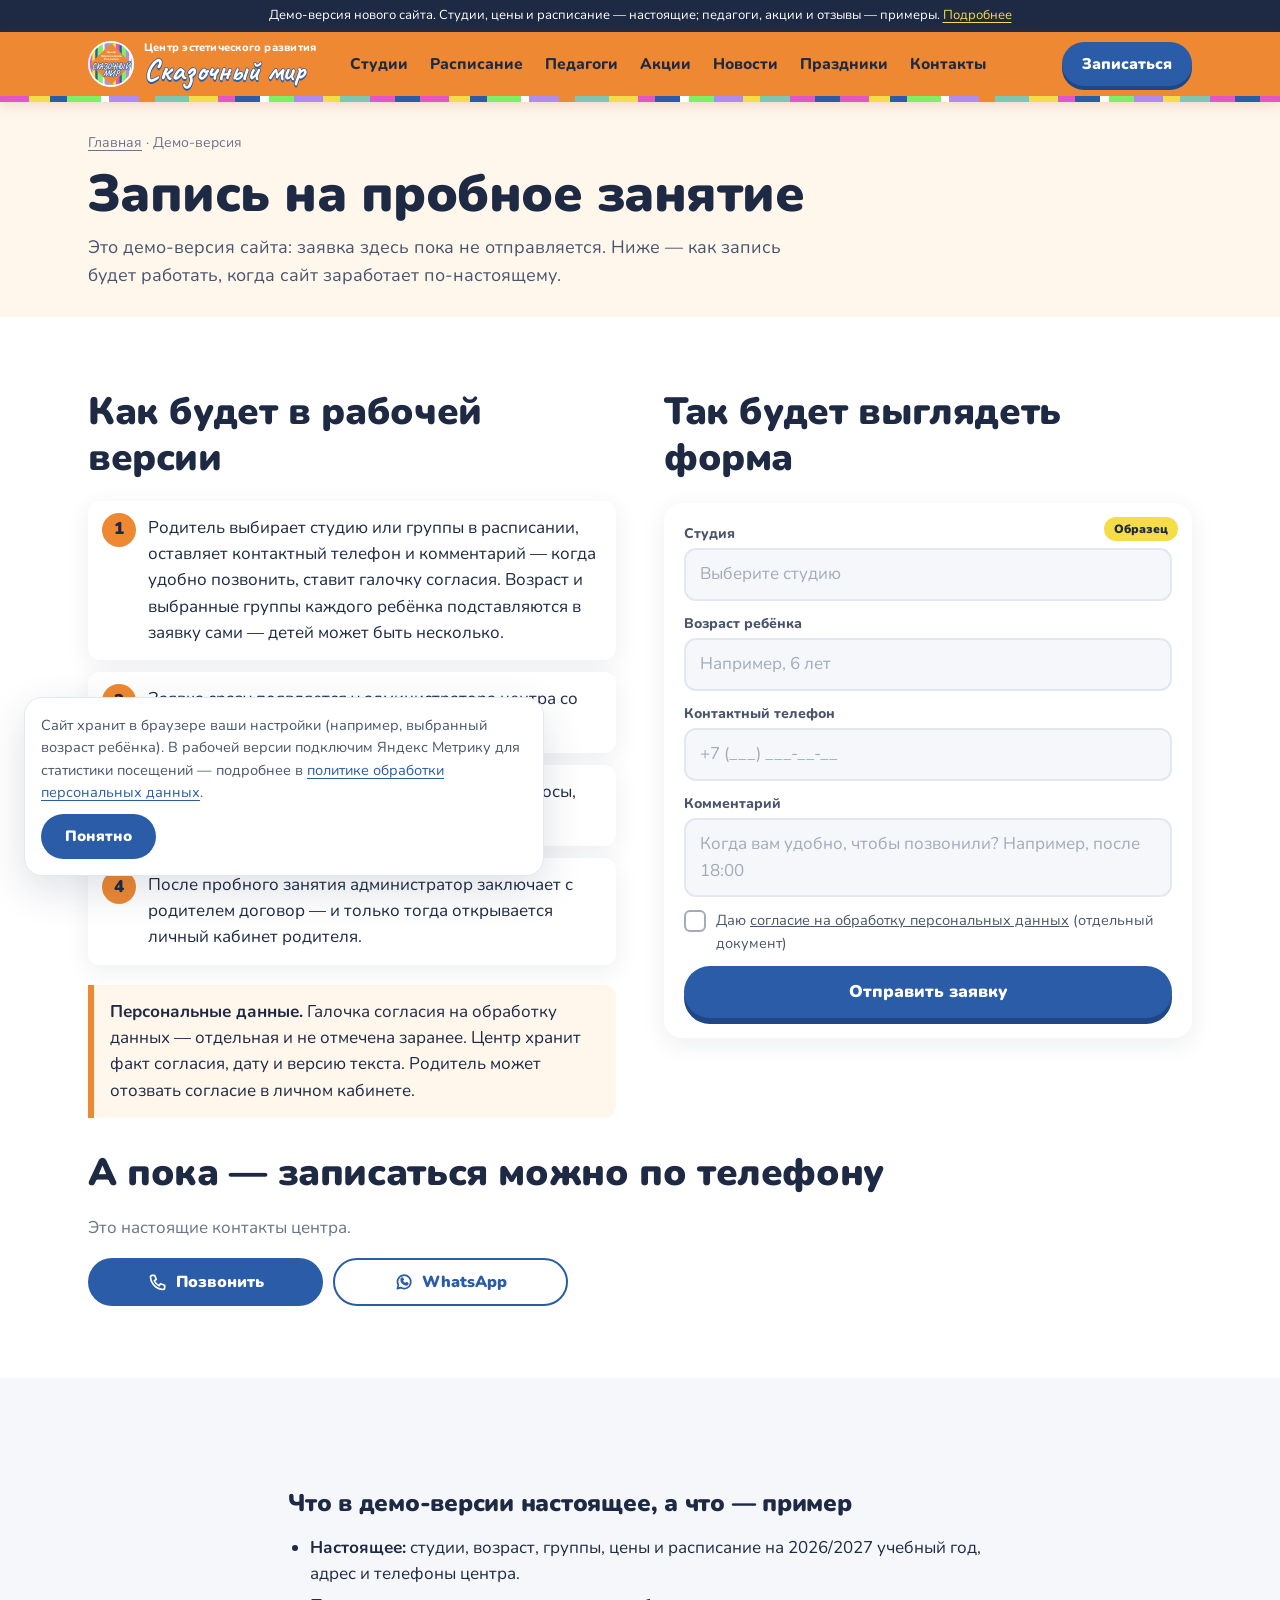
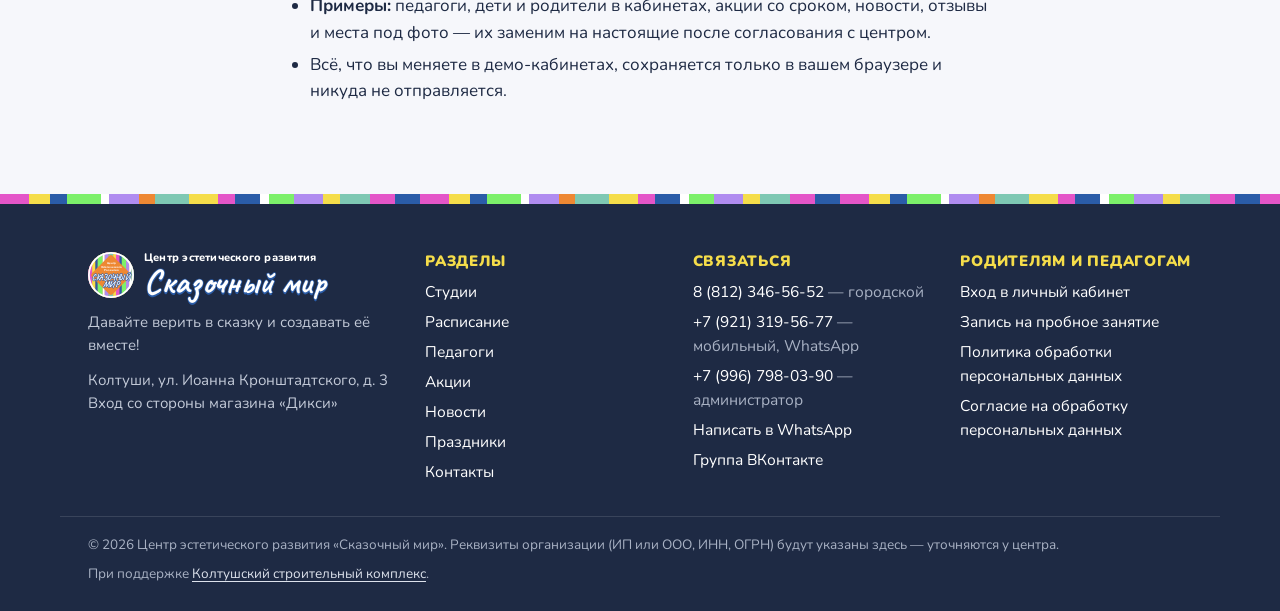
==== commit 19dd3e2c: "Обновить витрину до версии 9f526c1" ====
--- a/demo.html
+++ b/demo.html
@@ -34,10 +34,10 @@
           <div>
             <h2>Так будет выглядеть форма</h2>
             <div class="mock-form" role="img" aria-label="Образец формы записи, поля неактивны">
-              <div><div class="mock-label">Студия</div><div class="mock-input" id="mock-studio">Выберите студию</div></div>
-              <div><div class="mock-label">Возраст ребёнка</div><div class="mock-input">Например, 6 лет</div></div>
-              <div><div class="mock-label">Ваше имя</div><div class="mock-input">Как к вам обращаться</div></div>
-              <div><div class="mock-label">Телефон</div><div class="mock-input">+7 (___) ___-__-__</div></div>
+              <div><div class="mock-label" id="mock-studio-label">Студия</div><div class="mock-input" id="mock-studio">Выберите студию</div></div>
+              <div><div class="mock-label">Возраст ребёнка</div><div class="mock-input" id="mock-age">Например, 6 лет</div></div>
+              <div><div class="mock-label">Контактный телефон</div><div class="mock-input">+7 (___) ___-__-__</div></div>
+              <div><div class="mock-label">Комментарий</div><div class="mock-input">Когда вам удобно, чтобы позвонили? Например, после 18:00</div></div>
               <div class="mock-check"><i></i><span>Даю <u>согласие на обработку персональных данных</u> (отдельный документ)</span></div>
               <div class="btn btn-blue btn-block" aria-disabled="true">Отправить заявку</div>
             </div>
--- a/assets/css/style.css
+++ b/assets/css/style.css
@@ -268,6 +268,23 @@
 .fact span { color: var(--ink-soft); font-size: 15px; }
 @media (min-width: 768px) { .facts { grid-template-columns: repeat(4, 1fr); gap: 18px; } }
 
+/* Главная: цифры о центре заходят на первый экран снизу, затем кнопки-баннеры */
+.section-facts { background: linear-gradient(var(--bg-warm) 50%, transparent 50%); padding-top: 8px; }
+.section.section-quick { padding: 22px 0 6px; }
+.studio-fit { font-weight: 800; color: var(--tone-ink) !important; }
+.home-help { display: flex; flex-wrap: wrap; align-items: center; gap: 10px 16px; margin: 24px 0 0; }
+.home-help .btn { margin-left: auto; }
+.rating-box { margin-bottom: 18px; }
+.rating-box .btn { margin-left: auto; }
+blockquote.review { margin: 0; }
+button.media-tile { border: 0; font: inherit; text-align: left; cursor: pointer; width: 100%; }
+button.media-tile:hover .play { transform: scale(1.08); }
+.contact-group { display: grid; gap: 14px; }
+@media (min-width: 900px) {
+  #age-chips { flex-wrap: wrap; overflow: visible; margin: 0; padding: 0; }
+  .contact-card { grid-template-columns: 1fr 1fr; align-items: center; gap: 16px 32px; }
+}
+
 /* Кнопки-баннеры на главной (управляются из админки) */
 .quick-links { display: grid; grid-template-columns: repeat(2, 1fr); gap: 10px; }
 .quick-link {
@@ -321,8 +338,8 @@
 .pill { display: inline-flex; align-items: center; gap: 5px; padding: 4px 10px; border-radius: 999px; background: var(--bg-soft); font-size: 14px; font-weight: 800; color: var(--ink-soft); }
 .pill-tone { background: var(--tone-soft); color: var(--tone-ink); }
 .studio-price { margin-top: auto; display: flex; align-items: baseline; justify-content: space-between; gap: 8px; padding-top: 10px; border-top: 1px dashed var(--line); }
-.studio-price b { font-size: 22px; font-weight: 900; }
-.studio-price small { color: var(--muted); font-size: 13.5px; }
+.studio-price b { display: block; font-size: 22px; font-weight: 900; line-height: 1.2; }
+.studio-price small { display: block; color: var(--muted); font-size: 13.5px; line-height: 1.3; }
 .studio-price .arrow { color: var(--c-blue); font-weight: 900; white-space: nowrap; font-size: 15px; }
 .badge-match { position: absolute; top: 18px; right: 14px; background: var(--c-yellow); color: var(--ink); font-size: 12.5px; font-weight: 900; padding: 3px 9px; border-radius: 999px; }
 
@@ -343,6 +360,48 @@
 .price-box .btn { margin-top: 12px; }
 @media (min-width: 900px) { .studio-hero-inner { grid-template-columns: 1.4fr 1fr; align-items: center; gap: 48px; } }
 
+.studio-hero .studio-meta .pill svg, .slot svg, .tag svg { width: 16px; height: 16px; }
+.studio-actions { margin: 20px 0 0; }
+.price-title { font-size: 22px; margin: 0 0 4px; }
+.price-note { font-size: 14.5px; color: var(--muted); margin: 10px 0 0; }
+.teacher-inline .teacher-facts { margin-top: 6px; }
+.teacher-note { margin: 10px 0 0; }
+#studio-teacher .teacher-inline { align-items: flex-start; }
+@media (min-width: 900px) {
+  .gallery.gallery-studio { grid-template-columns: repeat(3, 1fr); }
+  .gallery-studio .media-tile { aspect-ratio: 4 / 3; }
+  #studio-groups { grid-template-columns: repeat(auto-fill, minmax(300px, 1fr)); }
+}
+#other-studios .tag { text-decoration: none; min-height: 44px; padding: 8px 14px; font-size: 15.5px; }
+#other-studios .tag:hover { background: #fff; }
+
+/* Список студий: сводная таблица цен. На телефоне строка — карточка с подписями значений */
+.price-table { width: 100%; border-collapse: collapse; margin-bottom: 22px; }
+.price-table, .price-table tbody, .price-table tr, .price-table td { display: block; }
+.price-table thead { display: none; }
+.price-table tr { background: #fff; border-radius: var(--radius-sm); border-left: 6px solid var(--tone); padding: 12px 14px; margin-bottom: 10px; box-shadow: 0 2px 6px rgba(30, 42, 68, .05); }
+.price-table tr.cont-row { margin-top: -6px; }
+.price-table td { display: flex; justify-content: space-between; align-items: baseline; gap: 12px; padding: 2px 0; text-align: right; }
+.price-table td::before { content: attr(data-label); color: var(--muted); font-size: 14px; font-weight: 700; flex: none; text-align: left; }
+.price-table td.name { flex-wrap: wrap; justify-content: flex-start; gap: 2px 10px; text-align: left; }
+.price-table td.name::before, .price-table td.is-empty { display: none; }
+.price-table .v { display: block; }
+.price-table small { display: block; color: var(--muted); font-size: 13.5px; line-height: 1.3; }
+.price-table .name a { text-decoration: none; }
+.price-table .studio-hand { font-family: var(--font-hand); font-size: 30px; font-weight: 700; line-height: 1; color: var(--tone-ink); }
+.price-table .combo { color: var(--ok); }
+@media (min-width: 900px) {
+  .price-table { display: table; background: #fff; border-radius: var(--radius); box-shadow: var(--shadow); overflow: hidden; }
+  .price-table thead { display: table-header-group; }
+  .price-table tbody { display: table-row-group; }
+  .price-table tr { display: table-row; box-shadow: none; }
+  .price-table th { text-align: left; font-size: 14px; font-weight: 900; color: var(--ink-soft); background: var(--bg-warm); padding: 12px 16px; }
+  .price-table td, .price-table td.is-empty { display: table-cell; padding: 12px 16px; text-align: left; vertical-align: middle; border-top: 1px solid var(--line); }
+  .price-table tr.cont-row td { border-top-style: dashed; }
+  .price-table td:first-child { border-left: 6px solid var(--tone); }
+  .price-table td::before { display: none; }
+}
+
 .checklist { list-style: none; padding: 0; margin: 0 0 1em; display: grid; gap: 10px; }
 .checklist li { position: relative; padding-left: 34px; }
 .checklist li::before {
@@ -359,7 +418,7 @@
 .group-item-head b { font-size: 18px; }
 .slot-list { display: flex; flex-wrap: wrap; gap: 6px; }
 .slot { display: inline-flex; gap: 6px; align-items: center; padding: 5px 10px; border-radius: 10px; background: var(--tone-soft); color: var(--tone-ink); font-weight: 800; font-size: 15px; }
-.slot.today { background: var(--tone); color: var(--ink); }
+.slot.today { background: var(--tone-ink); color: #fff; }
 
 /* ---------- Педагоги ---------- */
 .teacher-grid { display: grid; gap: 16px; grid-template-columns: 1fr; }
@@ -400,13 +459,13 @@
 
 /* ---------- Галерея (места под фото и видео) ---------- */
 .gallery { display: grid; gap: 10px; grid-template-columns: repeat(2, 1fr); }
-@media (min-width: 900px) { .gallery { grid-template-columns: repeat(4, 1fr); gap: 16px; } .gallery .wide { grid-column: span 2; grid-row: span 2; } }
+@media (min-width: 900px) { .gallery { grid-template-columns: repeat(4, 1fr); gap: 16px; } .gallery .wide { grid-column: span 2; grid-row: span 2; } .gallery .wide .play { inset: 0; margin: auto; } }
 .media-tile {
   position: relative; border-radius: var(--radius-sm); overflow: hidden; aspect-ratio: 1; background: var(--tone-soft);
   display: flex; flex-direction: column; justify-content: flex-end; padding: 12px; color: var(--ink);
   background-image: radial-gradient(circle at 75% 25%, rgba(255, 255, 255, .7) 0 18%, transparent 19%), linear-gradient(160deg, var(--tone-soft), var(--tone));
 }
-.media-tile .play { position: absolute; inset: 0; margin: auto; width: 64px; height: 64px; border-radius: 50%; background: rgba(255, 255, 255, .92); display: grid; place-items: center; box-shadow: var(--shadow); }
+.media-tile .play { position: absolute; inset: 12px 12px auto auto; margin: 0; transition: transform .15s ease; width: 64px; height: 64px; border-radius: 50%; background: rgba(255, 255, 255, .92); display: grid; place-items: center; box-shadow: var(--shadow); }
 .media-tile .play svg { width: 26px; height: 26px; color: var(--c-blue); margin-left: 4px; }
 .media-tile .art { position: absolute; top: 14px; left: 14px; width: 42px; height: 42px; color: var(--tone-ink); opacity: .55; }
 .media-tile b { font-size: 15px; line-height: 1.25; background: rgba(255, 255, 255, .9); border-radius: 10px; padding: 6px 9px; display: block; }
@@ -544,10 +603,11 @@
 .planner-bar .btn { min-height: 44px; padding: 8px 16px; font-size: 15px; box-shadow: none; }
 .planner-details { display: none; padding-top: 12px; max-height: 60vh; overflow-y: auto; }
 .planner.open .planner-details { display: block; }
-.planner-week { display: grid; grid-template-columns: repeat(5, 1fr); gap: 4px; margin-bottom: 12px; }
+.planner-week { display: grid; grid-template-columns: repeat(5, minmax(0, 1fr)); gap: 4px; margin-bottom: 12px; }
 .planner-day { background: rgba(255, 255, 255, .08); border-radius: 10px; padding: 6px; min-height: 64px; font-size: 12px; }
 .planner-day > b { display: block; font-size: 13px; margin-bottom: 4px; color: #C9D0DE; }
-.planner-slot { border-radius: 6px; padding: 3px 5px; margin-bottom: 3px; background: var(--tone); color: var(--ink); font-weight: 800; line-height: 1.2; }
+.planner-slot { overflow-wrap: break-word; hyphens: auto; border-radius: 6px; padding: 3px 5px; margin-bottom: 3px; background: var(--tone); color: var(--ink); font-weight: 800; line-height: 1.2; }
+@media (max-width: 480px) { .planner-day { padding: 5px 4px; } .planner-slot { font-size: 11px; padding: 3px 4px; } }
 .planner-slot.conflict { outline: 2px solid #FF8A8A; }
 .planner-warn { background: #4A2230; color: #FFD6DC; border-radius: 10px; padding: 8px 10px; font-size: 14px; margin-bottom: 10px; }
 .planner-costs { display: grid; gap: 4px; font-size: 14.5px; margin-bottom: 10px; }
@@ -555,6 +615,56 @@
 .planner-costs .total { border-top: 1px solid rgba(255, 255, 255, .2); padding-top: 6px; font-size: 17px; font-weight: 900; }
 .planner-details .muted { color: #A9B2C4; font-size: 13px; }
 body.has-planner { padding-bottom: 90px; }
+.planner-actions { display: flex; flex-wrap: wrap; gap: 8px; }
+.planner-actions .btn { box-shadow: none; }
+
+.kids-row { display: flex; flex-wrap: wrap; gap: 6px 8px; align-items: center; margin-bottom: 10px; }
+.kids-row .lbl { font-weight: 900; font-size: 14px; color: var(--ink-soft); margin-right: 2px; }
+.kid-chip, .kid-add { font: inherit; font-weight: 800; font-size: 15px; min-height: 40px; padding: 6px 14px; border-radius: 999px; cursor: pointer; display: inline-flex; align-items: center; gap: 6px; }
+.kid-chip { border: 2px solid var(--line-cool); background: #fff; color: var(--ink); }
+.kid-chip[aria-pressed="true"] { background: var(--ink); border-color: var(--ink); color: #fff; }
+.kid-count { background: var(--c-orange); color: var(--ink); border-radius: 999px; font-size: 12.5px; font-weight: 900; min-width: 22px; height: 22px; display: inline-grid; place-items: center; padding: 0 6px; }
+.kid-add { border: 2px dashed var(--c-blue); background: transparent; color: var(--c-blue); }
+.kid-add svg { width: 16px; height: 16px; }
+.planner-kid { border-bottom: 1px solid rgba(255, 255, 255, .15); padding-bottom: 10px; margin-bottom: 10px; }
+.planner-kid-head { display: flex; justify-content: space-between; align-items: baseline; gap: 10px; margin-bottom: 8px; }
+.link-btn { border: 0; background: none; font: inherit; font-size: 13.5px; color: #A9B2C4; text-decoration: underline; cursor: pointer; padding: 4px 0; }
+.sched-filters { display: grid; grid-template-columns: 1fr 1fr; gap: 10px; align-items: end; }
+.sched-filters .lbl { display: block; font-weight: 900; font-size: 14px; color: var(--ink-soft); margin-bottom: 4px; }
+.sched-filters .select { width: 100%; }
+.view-switch { grid-column: 1 / -1; display: grid; grid-template-columns: 1fr 1fr; border: 2px solid var(--c-blue); border-radius: 14px; overflow: hidden; }
+.view-switch button { border: 0; background: #fff; font: inherit; font-weight: 900; font-size: 15.5px; color: var(--c-blue); min-height: 44px; padding: 8px 10px; cursor: pointer; display: flex; gap: 6px; justify-content: center; align-items: center; }
+.view-switch button[aria-pressed="true"] { background: var(--c-blue); color: #fff; }
+.view-switch svg { width: 18px; height: 18px; }
+@media (min-width: 900px) {
+  .sched-filters { grid-template-columns: 220px 320px 1fr; }
+  .view-switch { grid-column: auto; justify-self: end; width: 100%; max-width: 380px; }
+}
+.sched-section { padding-top: 18px; }
+.sched-summary { font-weight: 800; color: var(--ink-soft); margin: 0 0 4px; }
+.lesson-title a.studio-hand { display: block; text-decoration: none; }
+.lesson-title b { overflow-wrap: anywhere; hyphens: auto; }
+.day-col h3 { flex-wrap: wrap; }
+.sched-studio-head .studio-kind { display: block; }
+.sched-group { display: block; font-size: 16px; margin-bottom: 2px; }
+.sched-row .days span.is-today { color: var(--tone-ink); }
+.sched-row .days .badge { font-size: 11.5px; padding: 1px 8px; }
+.sched-note { grid-template-columns: 82px 1fr; }
+.sched-section .empty { color: var(--muted); padding: 14px; border: 2px dashed var(--line-cool); border-radius: var(--radius-sm); }
+.terms-more { margin: 12px 0 0; }
+.terms h3 + p { margin-top: 0; }
+.terms p { color: var(--ink-soft); }
+.terms ol.steps-compact { margin: 0 0 18px; }
+.steps-compact li { box-shadow: none; background: var(--bg-soft); padding: 10px 12px 10px 52px; }
+.steps-compact li::before { top: 9px; width: 30px; height: 30px; }
+.planner-how { font-size: 14px; color: #DDE2EC; margin: 0 0 10px; }
+.two-col > .terms { align-self: start; }
+/* На телефоне панель фильтров не прилипает к верху — иначе она закрывает полэкрана */
+@media (max-width: 899px) { .sched-toolbar { position: static; } }
+@media (min-width: 1000px) {
+  .week.by-day .lesson-time { flex-wrap: wrap; }
+  .week.by-day .lesson.is-now .lesson-time::after { flex-basis: 100%; }
+}
 
 /* ---------- Праздники ---------- */
 .party-hero { background: linear-gradient(180deg, #FBE4F6, var(--bg-warm)); }
@@ -579,6 +689,7 @@
   content: 'Образец'; position: absolute; top: 14px; right: 14px; background: var(--c-yellow); font-weight: 900; font-size: 12px; padding: 3px 10px; border-radius: 999px;
 }
 .mock-label { font-size: 14px; font-weight: 800; color: var(--ink-soft); margin-bottom: 4px; }
+.mock-input.filled { color: var(--ink); font-weight: 700; }
 .mock-input { border: 2px solid var(--line-cool); border-radius: 12px; min-height: 48px; padding: 11px 14px; color: #A3AABA; background: var(--bg-soft); }
 .mock-check { display: flex; gap: 10px; align-items: flex-start; font-size: 14.5px; color: var(--ink-soft); }
 .mock-check i { width: 22px; height: 22px; border: 2px solid #A3AABA; border-radius: 6px; flex: none; margin-top: 1px; background: #fff; }
